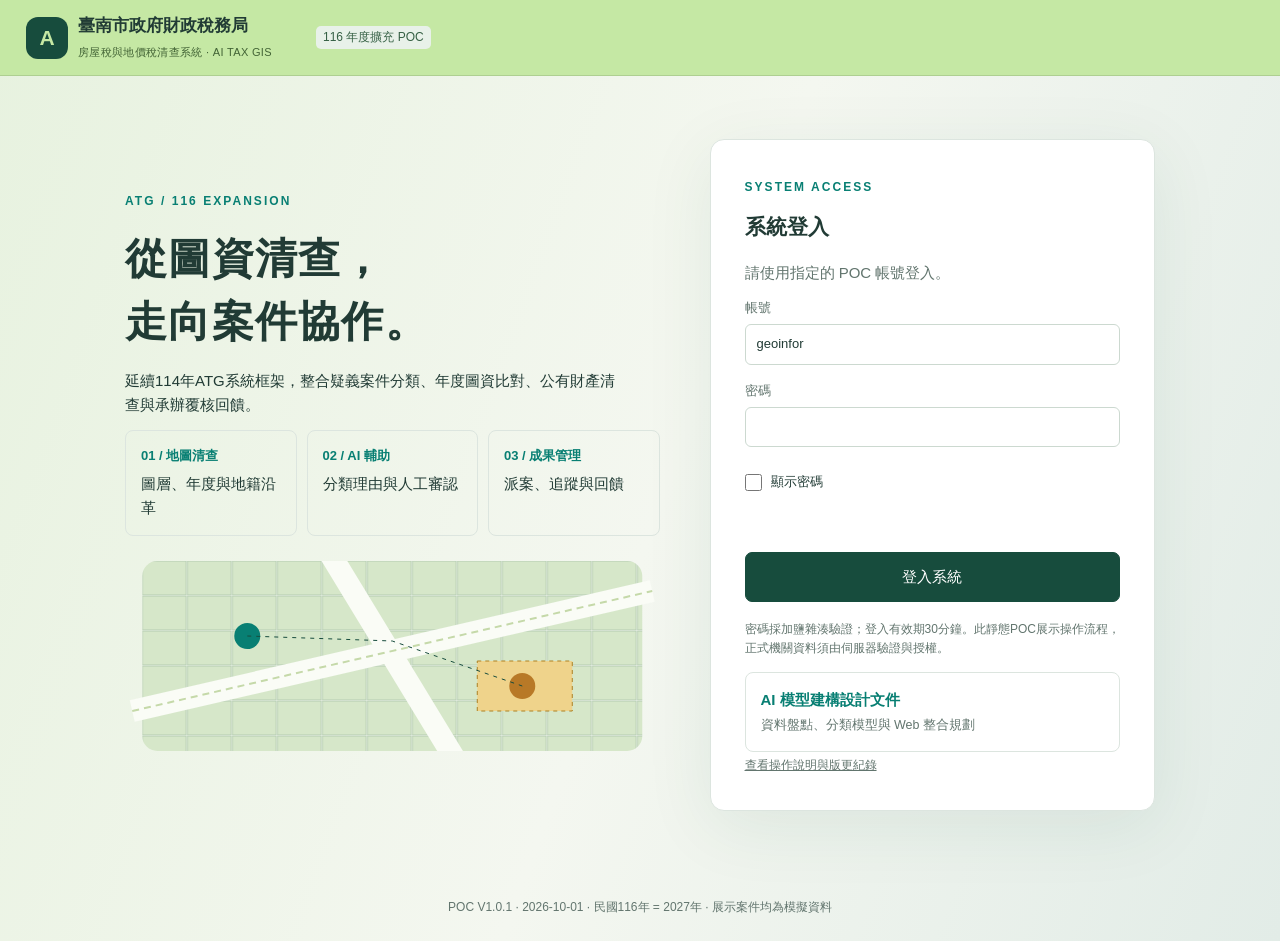
==== index.html @ 0a3c7b0c "Publish source-free ATG 116 public POC v1.0.1" ====
<!doctype html><html lang="zh-Hant"><head><meta charset="utf-8"><meta name="viewport" content="width=device-width,initial-scale=1"><meta name="referrer" content="no-referrer"><title>116 ATG 系統登入 · V1.0.1</title><link rel="stylesheet" href="styles.css"><script src="auth.js" defer></script><script src="login.js" defer></script></head><body class="loginbody"><header class="topbar"><div class="brand"><div class="brandmark">A</div><div><strong>臺南市政府財政稅務局</strong><small>房屋稅與地價稅清查系統 · AI TAX GIS</small></div></div><span class="badge">116 年度擴充 POC</span></header><main class="loginlayout"><section class="loginintro"><div class="eyebrow">ATG / 116 EXPANSION</div><h1>從圖資清查，<br>走向案件協作。</h1><p>延續114年ATG系統框架，整合疑義案件分類、年度圖資比對、公有財產清查與承辦覆核回饋。</p><div class="steps"><div class="step"><b>01 / 地圖清查</b>圖層、年度與地籍沿革</div><div class="step"><b>02 / AI 輔助</b>分類理由與人工審認</div><div class="step"><b>03 / 成果管理</b>派案、追蹤與回饋</div></div><svg class="loginart" viewBox="0 0 500 190" aria-label="清查圖資示意"><defs><pattern id="grid" width="45" height="35" patternUnits="userSpaceOnUse"><rect width="44" height="34" fill="#d6e7c9" stroke="#b4ccb1"/></pattern></defs><rect width="500" height="190" rx="15" fill="url(#grid)"/><path d="M-10 150L510 30M180-20L320 210" stroke="#fafcf6" stroke-width="22"/><path d="M-10 150L510 30" stroke="#c5d9a9" stroke-width="2" stroke-dasharray="7 5"/><rect x="335" y="100" width="95" height="50" fill="#efd38b" stroke="#ad8023" stroke-dasharray="4"/><circle cx="105" cy="75" r="13" fill="#087f73"/><circle cx="380" cy="125" r="13" fill="#b87927"/><path d="M105 75L250 80L380 125" stroke="#174c3d" fill="none" stroke-dasharray="4 5"/></svg></section><section class="loginpanel"><span class="eyebrow">SYSTEM ACCESS</span><h2 style="margin-top:12px">系統登入</h2><p class="muted">請使用指定的 POC 帳號登入。</p><form id="loginForm"><label>帳號<input id="username" name="username" autocomplete="username" value="geoinfor" required></label><label>密碼<input id="password" name="password" type="password" autocomplete="current-password" required maxlength="128"></label><label class="layercheck"><input id="showPassword" type="checkbox">顯示密碼</label><div id="loginError" class="error" role="alert" aria-live="polite"></div><button class="primary" type="submit" id="loginBtn">登入系統</button></form><p class="help" style="margin-top:18px">密碼採加鹽雜湊驗證；登入有效期30分鐘。此靜態POC展示操作流程，正式機關資料須由伺服器驗證與授權。</p><a class="doclink" href="AI模型建構設計.html"><strong>AI 模型建構設計文件</strong><small>資料盤點、分類模型與 Web 整合規劃</small></a><a href="版本與交付說明.html" class="help">查看操作說明與版更紀錄</a></section></main><footer class="loginfooter">POC V1.0.1 · 2026-10-01 · 民國116年 = 2027年 · 展示案件均為模擬資料</footer></body></html>
---- styles.css ----
/* ATG 116 POC V1.0.1 | 2026-10-01 | See CHANGELOG.md */

:root{--green:#174c3d;--accent:#c5e8a4;--teal:#087f73;--bg:#f2f5f2;--ink:#213b35;--muted:#62756e;--line:#dce5df;--amber:#a46612;--red:#b24732;--shadow:0 8px 28px #173c2910}*{box-sizing:border-box}body{margin:0;font:15px/1.6 "Segoe UI","Microsoft JhengHei",sans-serif;color:var(--ink);background:var(--bg)}button,input,select,textarea{font:inherit}button,a,input,select,textarea{outline-offset:4px}button{cursor:pointer;border:1px solid var(--line);background:white;color:var(--ink);border-radius:7px;padding:8px 13px}button:hover{border-color:var(--teal);background:#edf6f0}button:disabled{opacity:.55;cursor:wait}.primary{background:var(--green);color:white;border-color:var(--green)}.primary:hover{background:#28684f;color:white}a{color:var(--teal)}h1,h2,h3,p{margin-top:0}h1{font-size:29px;line-height:1.4;letter-spacing:.03em}h2{font-size:21px}h3{font-size:16px;margin-bottom:9px}p{margin-bottom:13px}.muted,small{color:var(--muted)}.eyebrow{font-size:12px;letter-spacing:.17em;text-transform:uppercase;color:var(--teal);font-weight:700}.badge{display:inline-block;font-size:12px;border-radius:5px;padding:2px 7px;background:#e8f1e9;color:#356044;white-space:normal}.badge.amber{background:#fff2d8;color:#835417}.badge.red{background:#fdebe4;color:var(--red)}.badge.blue{background:#e8eff8;color:#32598a}.topbar{background:var(--accent);min-height:70px;padding:12px 26px;display:flex;align-items:center;gap:20px;border-bottom:1px solid #aecf91}.brand{display:flex;align-items:center;gap:10px;min-width:270px}.brandmark{display:grid;place-items:center;width:42px;height:42px;background:var(--green);border-radius:12px;color:var(--accent);font-weight:800;font-size:21px}.brand strong{display:block;font-size:17px}.brand small{font-size:11px;color:#426335;letter-spacing:.03em}.toplinks{display:flex;gap:5px;flex-wrap:wrap}.toplinks button{background:transparent;border:0}.toplinks .active{background:var(--green);color:white}.account{margin-left:auto;display:flex;align-items:center;gap:10px;font-size:13px}.shell{display:grid;grid-template-columns:210px minmax(0,1fr);min-height:calc(100vh - 70px)}.sidebar{background:#fff;border-right:1px solid var(--line);padding:23px 16px}.sidebar .eyebrow{margin:15px 11px 8px}.sidebar button{display:block;text-align:left;width:100%;border:none;margin-bottom:5px;padding:11px 14px}.sidebar .active{background:#e4f0e1;color:var(--green);font-weight:700;border-left:3px solid var(--teal)}.sidebar footer{font-size:12px;margin:30px 12px;color:var(--muted)}main{padding:27px 30px;min-width:0}.pagehead{display:flex;align-items:center;gap:18px;justify-content:space-between;margin-bottom:23px}.pagehead h1{margin-bottom:4px}.actions{display:flex;gap:8px;flex-wrap:wrap}.notice{border-left:3px solid var(--teal);background:#e7f2ec;padding:10px 16px;margin-bottom:20px;font-size:13px}.notice.warning{background:#fff5e2;border-color:#d79b35}.cards{display:grid;grid-template-columns:repeat(4,minmax(0,1fr));gap:15px;margin-bottom:22px}.card,.panel{background:white;border:1px solid var(--line);border-radius:10px;box-shadow:var(--shadow)}.card{padding:19px 20px}.card strong{display:block;font-size:31px;line-height:1.3;margin:7px 0}.card .unit{font-size:13px;font-weight:400}.panel{padding:21px;min-width:0;margin-bottom:18px}.panelhead{display:flex;justify-content:space-between;align-items:center;margin-bottom:15px;gap:15px}.panelhead h2{margin:0}.grid2{display:grid;grid-template-columns:minmax(0,1.5fr) minmax(0,1fr);gap:18px}.gridEqual{display:grid;grid-template-columns:1fr 1fr;gap:18px}.filters{display:flex;flex-wrap:wrap;gap:12px;align-items:end;margin-bottom:18px}label{display:block;font-size:13px;color:var(--muted)}label input,label select,label textarea{display:block;margin-top:5px;width:100%}input,select,textarea{border:1px solid #ccd9d0;border-radius:6px;padding:9px 11px;background:white;color:var(--ink);min-width:0}textarea{resize:vertical;min-height:90px}.filters input[type=search]{min-width:240px}.filters input[type=range]{padding:0;width:145px}.tablewrap{overflow:auto}table{width:100%;border-collapse:collapse;font-size:13px}th{background:#f1f5ef;text-align:left;color:#4f6559;font-weight:600}th,td{padding:11px 10px;border-bottom:1px solid var(--line);vertical-align:top}tbody tr:hover{background:#f8fbf6}td button{padding:4px 9px;font-size:12px}.num{text-align:right;font-variant-numeric:tabular-nums}.progress{height:9px;background:#e6ede7;border-radius:10px;overflow:hidden}.progress span{display:block;height:100%;background:var(--teal);border-radius:10px}.row{display:flex;justify-content:space-between;gap:18px;margin-bottom:9px}.steps{display:flex;gap:10px;flex-wrap:wrap}.step{flex:1;min-width:150px;border:1px solid var(--line);border-radius:8px;padding:15px}.step b{display:block;font-size:13px;color:var(--teal);margin-bottom:5px}.mapgrid{display:grid;grid-template-columns:240px minmax(0,1fr) 295px;gap:15px;align-items:start}.mapgrid .panel{padding:15px}.maparea{height:540px;position:relative;overflow:hidden;background:#edf0df;border:1px solid #cddcce;border-radius:10px}.maparea svg{width:100%;height:100%}.maplabel{position:absolute;top:14px;left:15px;background:#ffffffec;border-radius:6px;padding:7px 11px;font-size:12px;pointer-events:none}.maplegend{position:absolute;bottom:15px;left:15px;background:#ffffffed;padding:10px 13px;font-size:11px;border-radius:6px;pointer-events:none}.maptools{position:absolute;right:14px;top:15px;display:grid;gap:7px}.maptools button{width:36px;padding:4px}.mapcase{cursor:pointer;transition:opacity .2s}.mapcase:hover circle{stroke:white;stroke-width:4}.mapcase.selected circle{stroke:#1e4638;stroke-width:5}.layercheck{display:flex;gap:9px;align-items:center;padding:9px 0;color:var(--ink)}.layercheck input{width:17px;height:17px;margin:0}.mapfooter{font-size:11px;padding:7px 12px;background:#e2e9df}.reason{padding:10px 12px;background:#f2f6ef;border-radius:7px;margin-bottom:9px;font-size:13px}.reason small{display:block}.detailgrid{display:grid;grid-template-columns:1fr 1fr;gap:11px;margin-bottom:17px}.detailgrid small{display:block}.timeline{border-left:2px solid #cfdfd0;padding-left:14px;margin:15px 0}.timeline p{font-size:12px}.chat{padding:14px;border-radius:9px;background:#edf5ec;margin-bottom:15px}.metricrows .row{font-size:13px}.metricrows .progress{margin-bottom:18px}.doclink{display:block;padding:15px;border:1px solid var(--line);border-radius:8px;margin-top:12px;text-decoration:none}.doclink strong{display:block}.doclink:hover{background:#f0f8ee}.empty{padding:35px;text-align:center;color:var(--muted)}dialog{border:0;border-radius:12px;max-width:740px;width:calc(100% - 32px);max-height:92vh;box-shadow:0 24px 90px #102f3540;padding:25px;color:var(--ink)}dialog::backdrop{background:#153e3280}dialog .close{float:right}.toast{position:fixed;bottom:25px;left:50%;transform:translateX(-50%);background:var(--green);color:white;padding:12px 22px;border-radius:8px;z-index:20;max-width:90%;box-shadow:var(--shadow)}.hidden,[hidden]{display:none!important}.loginbody{min-height:100vh;background:linear-gradient(110deg,#e7f2df 0%,#f4f7f0 52%,#e2ece7 100%)}.loginlayout{display:grid;grid-template-columns:1.2fr 1fr;gap:50px;max-width:1100px;margin:7vh auto;padding:0 35px;align-items:center}.loginintro h1{font-size:42px;line-height:1.5;margin:16px 0}.loginintro p{max-width:490px}.loginpanel{padding:34px;background:#fff;border:1px solid var(--line);border-radius:14px;box-shadow:0 15px 70px #1d533b15}.loginpanel label{margin-bottom:16px}.loginpanel button[type=submit]{width:100%;padding:12px;margin-top:9px}.loginpanel .error{color:var(--red);min-height:25px;font-size:13px}.loginart{width:100%;height:190px;margin-top:25px}.loginfooter{text-align:center;font-size:12px;color:var(--muted);padding:24px}.doc{max-width:1180px;margin:auto;padding:35px 28px}.doccover{padding:35px;border-bottom:5px solid var(--green);background:#e6f1df;border-radius:10px;margin-bottom:25px}.doccover h1{font-size:34px;max-width:850px}.doclayout{display:grid;grid-template-columns:210px minmax(0,1fr);gap:24px}.doclayout>article{min-width:0}.docsection td{overflow-wrap:anywhere}.docsection .tablewrap{max-width:100%}.doclayout>article{min-width:0}.docsection td{overflow-wrap:anywhere}.docsection .tablewrap{max-width:100%}.docnav{position:sticky;top:20px;align-self:start;background:white;padding:17px;border:1px solid var(--line);border-radius:8px}.docnav a{display:block;text-decoration:none;font-size:13px;padding:5px}.docsection{scroll-margin-top:20px}.docsection .panel{padding:25px}.docsection li{margin-bottom:7px}.docsection pre{white-space:pre-wrap;overflow-wrap:anywhere;background:#19392f;color:#e5f3e6;border-radius:8px;padding:19px;font:12px/1.7 Consolas,monospace}.flow{display:flex;gap:9px;flex-wrap:wrap}.flow span{flex:1;min-width:115px;background:#edf3e8;padding:12px;border-radius:6px;font-size:13px;border-top:3px solid var(--teal)}.docsection h2{color:var(--green);border-bottom:1px solid var(--line);padding-bottom:10px}.sourcefield{font-size:12px;overflow-wrap:anywhere}.checklist{display:grid;grid-template-columns:1fr 1fr;gap:12px}.checklist div{background:#f4f7f0;border-radius:6px;padding:12px}.code{font-family:Consolas,monospace;font-size:12px}.versionlabel{font-family:Consolas,monospace;font-size:12px}.help{font-size:12px;color:var(--muted)}
@media(min-width:1600px){main{padding:35px 40px}.maparea{height:650px}}@media(max-width:1200px){.mapgrid{grid-template-columns:215px minmax(0,1fr)}.mapdetail{grid-column:1/-1}.mapdetail .detailgrid{grid-template-columns:repeat(4,1fr)}.toplinks{display:none}.grid2{grid-template-columns:1fr}.cards{gap:10px}.card{padding:15px}.card strong{font-size:27px}}@media(max-width:800px){.shell{grid-template-columns:1fr}.sidebar{display:flex;overflow:auto;padding:10px;gap:5px;border-bottom:1px solid var(--line)}.sidebar .eyebrow,.sidebar footer{display:none}.sidebar button{width:auto;white-space:nowrap;padding:8px 12px;margin:0}.topbar{padding:12px 15px;flex-wrap:wrap;gap:8px}.brand{min-width:0}.brand strong{font-size:14px}.brand small{font-size:10px}.account{margin-left:0}.account .username{display:none}main{padding:19px 15px}.pagehead{align-items:start;flex-direction:column;gap:10px}h1{font-size:24px}.cards{grid-template-columns:1fr 1fr}.gridEqual,.mapgrid,.loginlayout,.doclayout{grid-template-columns:minmax(0,1fr)}.maparea{height:390px}.mapgrid .layers{display:grid;grid-template-columns:1fr 1fr;gap:3px 10px}.mapgrid .layers h3,.mapgrid .layers .help{grid-column:1/-1}.mapdetail .detailgrid{grid-template-columns:1fr 1fr}.loginlayout{gap:24px;margin:30px auto;padding:0 20px}.loginintro h1{font-size:30px}.loginart{display:none}.loginpanel{padding:24px}.doc{padding:20px 12px}.doccover{padding:24px}.doccover h1{font-size:26px}.docnav{position:static}.docnav a{display:inline-block}.docsection .panel{padding:17px}.checklist{grid-template-columns:1fr}.filters>*{max-width:100%}.filters input[type=search]{min-width:0;width:100%}.panel{padding:16px}.docsection table{min-width:550px}table .nowrap{white-space:nowrap}}@media print{body{background:white;font-size:11pt}.topbar,.sidebar,.docnav,.actions,.no-print{display:none!important}.doc,.docsection .panel{padding:0}.doclayout{display:block}.doccover{background:white;page-break-after:always;border-radius:0}.docsection .panel{box-shadow:none;border:0;margin-bottom:25px}.docsection h2{break-after:avoid}.docsection tr,.flow,.notice{break-inside:avoid}.docsection table{font-size:9pt;min-width:0}.tablewrap{overflow:visible}.docsection pre{background:#f3f3f3;color:#111;font-size:9pt}.shell{display:block}main{padding:0}a{color:inherit;text-decoration:none}@page{size:A4;margin:18mm 15mm}}
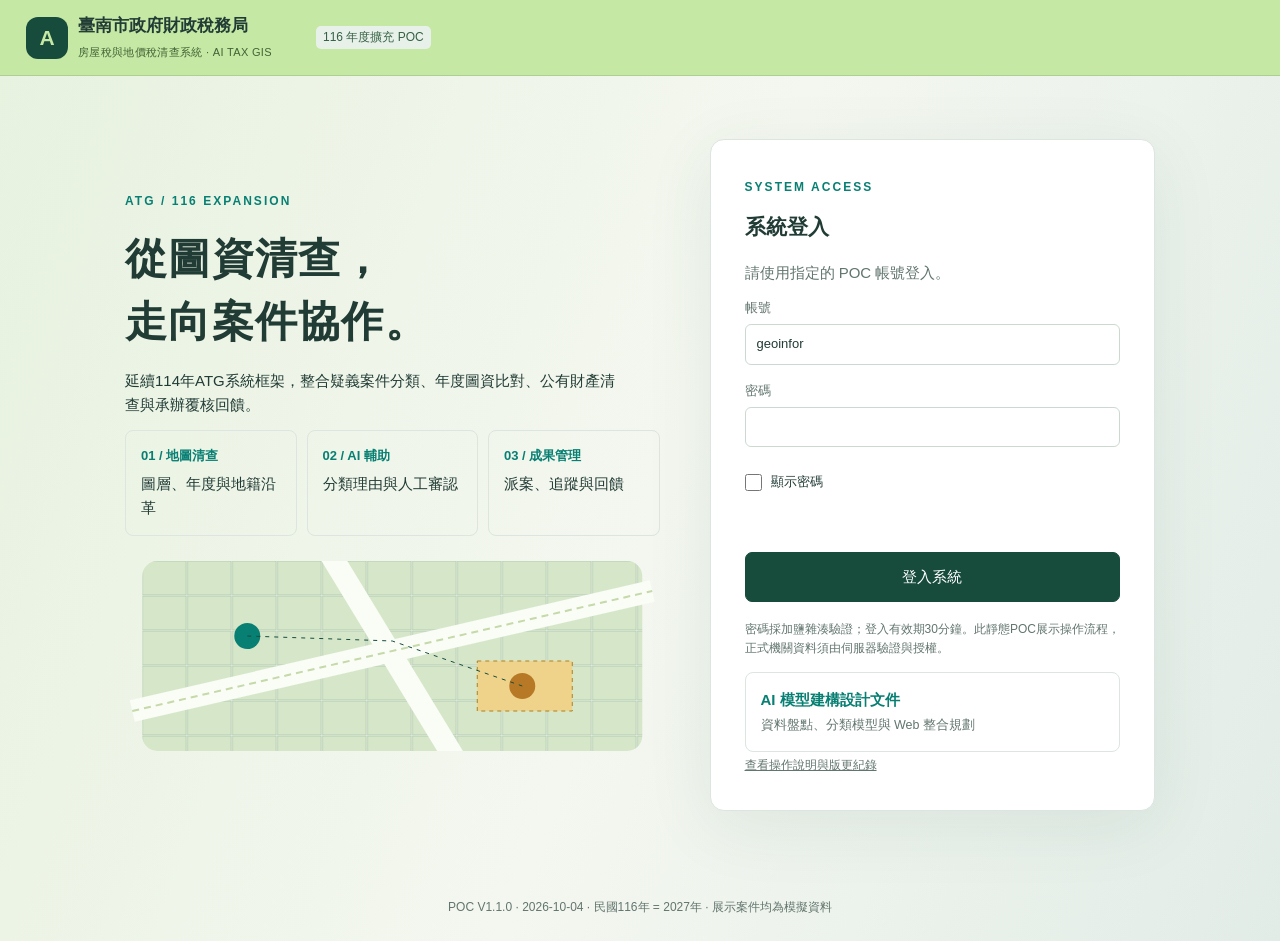
==== commit eff36149: "Update ATG 116 POC to v1.1.0 aligned with design v1.3" ====
--- a/index.html
+++ b/index.html
@@ -1 +1 @@
-<!doctype html><html lang="zh-Hant"><head><meta charset="utf-8"><meta name="viewport" content="width=device-width,initial-scale=1"><meta name="referrer" content="no-referrer"><title>116 ATG 系統登入 · V1.0.1</title><link rel="stylesheet" href="styles.css"><script src="auth.js" defer></script><script src="login.js" defer></script></head><body class="loginbody"><header class="topbar"><div class="brand"><div class="brandmark">A</div><div><strong>臺南市政府財政稅務局</strong><small>房屋稅與地價稅清查系統 · AI TAX GIS</small></div></div><span class="badge">116 年度擴充 POC</span></header><main class="loginlayout"><section class="loginintro"><div class="eyebrow">ATG / 116 EXPANSION</div><h1>從圖資清查，<br>走向案件協作。</h1><p>延續114年ATG系統框架，整合疑義案件分類、年度圖資比對、公有財產清查與承辦覆核回饋。</p><div class="steps"><div class="step"><b>01 / 地圖清查</b>圖層、年度與地籍沿革</div><div class="step"><b>02 / AI 輔助</b>分類理由與人工審認</div><div class="step"><b>03 / 成果管理</b>派案、追蹤與回饋</div></div><svg class="loginart" viewBox="0 0 500 190" aria-label="清查圖資示意"><defs><pattern id="grid" width="45" height="35" patternUnits="userSpaceOnUse"><rect width="44" height="34" fill="#d6e7c9" stroke="#b4ccb1"/></pattern></defs><rect width="500" height="190" rx="15" fill="url(#grid)"/><path d="M-10 150L510 30M180-20L320 210" stroke="#fafcf6" stroke-width="22"/><path d="M-10 150L510 30" stroke="#c5d9a9" stroke-width="2" stroke-dasharray="7 5"/><rect x="335" y="100" width="95" height="50" fill="#efd38b" stroke="#ad8023" stroke-dasharray="4"/><circle cx="105" cy="75" r="13" fill="#087f73"/><circle cx="380" cy="125" r="13" fill="#b87927"/><path d="M105 75L250 80L380 125" stroke="#174c3d" fill="none" stroke-dasharray="4 5"/></svg></section><section class="loginpanel"><span class="eyebrow">SYSTEM ACCESS</span><h2 style="margin-top:12px">系統登入</h2><p class="muted">請使用指定的 POC 帳號登入。</p><form id="loginForm"><label>帳號<input id="username" name="username" autocomplete="username" value="geoinfor" required></label><label>密碼<input id="password" name="password" type="password" autocomplete="current-password" required maxlength="128"></label><label class="layercheck"><input id="showPassword" type="checkbox">顯示密碼</label><div id="loginError" class="error" role="alert" aria-live="polite"></div><button class="primary" type="submit" id="loginBtn">登入系統</button></form><p class="help" style="margin-top:18px">密碼採加鹽雜湊驗證；登入有效期30分鐘。此靜態POC展示操作流程，正式機關資料須由伺服器驗證與授權。</p><a class="doclink" href="AI模型建構設計.html"><strong>AI 模型建構設計文件</strong><small>資料盤點、分類模型與 Web 整合規劃</small></a><a href="版本與交付說明.html" class="help">查看操作說明與版更紀錄</a></section></main><footer class="loginfooter">POC V1.0.1 · 2026-10-01 · 民國116年 = 2027年 · 展示案件均為模擬資料</footer></body></html>+<!doctype html><html lang="zh-Hant"><head><meta charset="utf-8"><meta name="viewport" content="width=device-width,initial-scale=1"><meta name="referrer" content="no-referrer"><title>116 ATG 系統登入 · V1.1.0</title><link rel="stylesheet" href="styles.css"><script src="auth.js" defer></script><script src="login.js" defer></script></head><body class="loginbody"><header class="topbar"><div class="brand"><div class="brandmark">A</div><div><strong>臺南市政府財政稅務局</strong><small>房屋稅與地價稅清查系統 · AI TAX GIS</small></div></div><span class="badge">116 年度擴充 POC</span></header><main class="loginlayout"><section class="loginintro"><div class="eyebrow">ATG / 116 EXPANSION</div><h1>從圖資清查，<br>走向案件協作。</h1><p>延續114年ATG系統框架，整合疑義案件分類、年度圖資比對、公有財產清查與承辦覆核回饋。</p><div class="steps"><div class="step"><b>01 / 地圖清查</b>圖層、年度與地籍沿革</div><div class="step"><b>02 / AI 輔助</b>分類理由與人工審認</div><div class="step"><b>03 / 成果管理</b>派案、追蹤與回饋</div></div><svg class="loginart" viewBox="0 0 500 190" aria-label="清查圖資示意"><defs><pattern id="grid" width="45" height="35" patternUnits="userSpaceOnUse"><rect width="44" height="34" fill="#d6e7c9" stroke="#b4ccb1"/></pattern></defs><rect width="500" height="190" rx="15" fill="url(#grid)"/><path d="M-10 150L510 30M180-20L320 210" stroke="#fafcf6" stroke-width="22"/><path d="M-10 150L510 30" stroke="#c5d9a9" stroke-width="2" stroke-dasharray="7 5"/><rect x="335" y="100" width="95" height="50" fill="#efd38b" stroke="#ad8023" stroke-dasharray="4"/><circle cx="105" cy="75" r="13" fill="#087f73"/><circle cx="380" cy="125" r="13" fill="#b87927"/><path d="M105 75L250 80L380 125" stroke="#174c3d" fill="none" stroke-dasharray="4 5"/></svg></section><section class="loginpanel"><span class="eyebrow">SYSTEM ACCESS</span><h2 style="margin-top:12px">系統登入</h2><p class="muted">請使用指定的 POC 帳號登入。</p><form id="loginForm"><label>帳號<input id="username" name="username" autocomplete="username" value="geoinfor" required></label><label>密碼<input id="password" name="password" type="password" autocomplete="current-password" required maxlength="128"></label><label class="layercheck"><input id="showPassword" type="checkbox">顯示密碼</label><div id="loginError" class="error" role="alert" aria-live="polite"></div><button class="primary" type="submit" id="loginBtn">登入系統</button></form><p class="help" style="margin-top:18px">密碼採加鹽雜湊驗證；登入有效期30分鐘。此靜態POC展示操作流程，正式機關資料須由伺服器驗證與授權。</p><a class="doclink" href="AI模型建構設計.html"><strong>AI 模型建構設計文件</strong><small>資料盤點、分類模型與 Web 整合規劃</small></a><a href="版本與交付說明.html" class="help">查看操作說明與版更紀錄</a></section></main><footer class="loginfooter">POC V1.1.0 · 2026-10-04 · 民國116年 = 2027年 · 展示案件均為模擬資料</footer></body></html>
--- a/styles.css
+++ b/styles.css
@@ -1,4 +1,6 @@
-/* ATG 116 POC V1.0.1 | 2026-10-01 | See CHANGELOG.md */
-
-:root{--green:#174c3d;--accent:#c5e8a4;--teal:#087f73;--bg:#f2f5f2;--ink:#213b35;--muted:#62756e;--line:#dce5df;--amber:#a46612;--red:#b24732;--shadow:0 8px 28px #173c2910}*{box-sizing:border-box}body{margin:0;font:15px/1.6 "Segoe UI","Microsoft JhengHei",sans-serif;color:var(--ink);background:var(--bg)}button,input,select,textarea{font:inherit}button,a,input,select,textarea{outline-offset:4px}button{cursor:pointer;border:1px solid var(--line);background:white;color:var(--ink);border-radius:7px;padding:8px 13px}button:hover{border-color:var(--teal);background:#edf6f0}button:disabled{opacity:.55;cursor:wait}.primary{background:var(--green);color:white;border-color:var(--green)}.primary:hover{background:#28684f;color:white}a{color:var(--teal)}h1,h2,h3,p{margin-top:0}h1{font-size:29px;line-height:1.4;letter-spacing:.03em}h2{font-size:21px}h3{font-size:16px;margin-bottom:9px}p{margin-bottom:13px}.muted,small{color:var(--muted)}.eyebrow{font-size:12px;letter-spacing:.17em;text-transform:uppercase;color:var(--teal);font-weight:700}.badge{display:inline-block;font-size:12px;border-radius:5px;padding:2px 7px;background:#e8f1e9;color:#356044;white-space:normal}.badge.amber{background:#fff2d8;color:#835417}.badge.red{background:#fdebe4;color:var(--red)}.badge.blue{background:#e8eff8;color:#32598a}.topbar{background:var(--accent);min-height:70px;padding:12px 26px;display:flex;align-items:center;gap:20px;border-bottom:1px solid #aecf91}.brand{display:flex;align-items:center;gap:10px;min-width:270px}.brandmark{display:grid;place-items:center;width:42px;height:42px;background:var(--green);border-radius:12px;color:var(--accent);font-weight:800;font-size:21px}.brand strong{display:block;font-size:17px}.brand small{font-size:11px;color:#426335;letter-spacing:.03em}.toplinks{display:flex;gap:5px;flex-wrap:wrap}.toplinks button{background:transparent;border:0}.toplinks .active{background:var(--green);color:white}.account{margin-left:auto;display:flex;align-items:center;gap:10px;font-size:13px}.shell{display:grid;grid-template-columns:210px minmax(0,1fr);min-height:calc(100vh - 70px)}.sidebar{background:#fff;border-right:1px solid var(--line);padding:23px 16px}.sidebar .eyebrow{margin:15px 11px 8px}.sidebar button{display:block;text-align:left;width:100%;border:none;margin-bottom:5px;padding:11px 14px}.sidebar .active{background:#e4f0e1;color:var(--green);font-weight:700;border-left:3px solid var(--teal)}.sidebar footer{font-size:12px;margin:30px 12px;color:var(--muted)}main{padding:27px 30px;min-width:0}.pagehead{display:flex;align-items:center;gap:18px;justify-content:space-between;margin-bottom:23px}.pagehead h1{margin-bottom:4px}.actions{display:flex;gap:8px;flex-wrap:wrap}.notice{border-left:3px solid var(--teal);background:#e7f2ec;padding:10px 16px;margin-bottom:20px;font-size:13px}.notice.warning{background:#fff5e2;border-color:#d79b35}.cards{display:grid;grid-template-columns:repeat(4,minmax(0,1fr));gap:15px;margin-bottom:22px}.card,.panel{background:white;border:1px solid var(--line);border-radius:10px;box-shadow:var(--shadow)}.card{padding:19px 20px}.card strong{display:block;font-size:31px;line-height:1.3;margin:7px 0}.card .unit{font-size:13px;font-weight:400}.panel{padding:21px;min-width:0;margin-bottom:18px}.panelhead{display:flex;justify-content:space-between;align-items:center;margin-bottom:15px;gap:15px}.panelhead h2{margin:0}.grid2{display:grid;grid-template-columns:minmax(0,1.5fr) minmax(0,1fr);gap:18px}.gridEqual{display:grid;grid-template-columns:1fr 1fr;gap:18px}.filters{display:flex;flex-wrap:wrap;gap:12px;align-items:end;margin-bottom:18px}label{display:block;font-size:13px;color:var(--muted)}label input,label select,label textarea{display:block;margin-top:5px;width:100%}input,select,textarea{border:1px solid #ccd9d0;border-radius:6px;padding:9px 11px;background:white;color:var(--ink);min-width:0}textarea{resize:vertical;min-height:90px}.filters input[type=search]{min-width:240px}.filters input[type=range]{padding:0;width:145px}.tablewrap{overflow:auto}table{width:100%;border-collapse:collapse;font-size:13px}th{background:#f1f5ef;text-align:left;color:#4f6559;font-weight:600}th,td{padding:11px 10px;border-bottom:1px solid var(--line);vertical-align:top}tbody tr:hover{background:#f8fbf6}td button{padding:4px 9px;font-size:12px}.num{text-align:right;font-variant-numeric:tabular-nums}.progress{height:9px;background:#e6ede7;border-radius:10px;overflow:hidden}.progress span{display:block;height:100%;background:var(--teal);border-radius:10px}.row{display:flex;justify-content:space-between;gap:18px;margin-bottom:9px}.steps{display:flex;gap:10px;flex-wrap:wrap}.step{flex:1;min-width:150px;border:1px solid var(--line);border-radius:8px;padding:15px}.step b{display:block;font-size:13px;color:var(--teal);margin-bottom:5px}.mapgrid{display:grid;grid-template-columns:240px minmax(0,1fr) 295px;gap:15px;align-items:start}.mapgrid .panel{padding:15px}.maparea{height:540px;position:relative;overflow:hidden;background:#edf0df;border:1px solid #cddcce;border-radius:10px}.maparea svg{width:100%;height:100%}.maplabel{position:absolute;top:14px;left:15px;background:#ffffffec;border-radius:6px;padding:7px 11px;font-size:12px;pointer-events:none}.maplegend{position:absolute;bottom:15px;left:15px;background:#ffffffed;padding:10px 13px;font-size:11px;border-radius:6px;pointer-events:none}.maptools{position:absolute;right:14px;top:15px;display:grid;gap:7px}.maptools button{width:36px;padding:4px}.mapcase{cursor:pointer;transition:opacity .2s}.mapcase:hover circle{stroke:white;stroke-width:4}.mapcase.selected circle{stroke:#1e4638;stroke-width:5}.layercheck{display:flex;gap:9px;align-items:center;padding:9px 0;color:var(--ink)}.layercheck input{width:17px;height:17px;margin:0}.mapfooter{font-size:11px;padding:7px 12px;background:#e2e9df}.reason{padding:10px 12px;background:#f2f6ef;border-radius:7px;margin-bottom:9px;font-size:13px}.reason small{display:block}.detailgrid{display:grid;grid-template-columns:1fr 1fr;gap:11px;margin-bottom:17px}.detailgrid small{display:block}.timeline{border-left:2px solid #cfdfd0;padding-left:14px;margin:15px 0}.timeline p{font-size:12px}.chat{padding:14px;border-radius:9px;background:#edf5ec;margin-bottom:15px}.metricrows .row{font-size:13px}.metricrows .progress{margin-bottom:18px}.doclink{display:block;padding:15px;border:1px solid var(--line);border-radius:8px;margin-top:12px;text-decoration:none}.doclink strong{display:block}.doclink:hover{background:#f0f8ee}.empty{padding:35px;text-align:center;color:var(--muted)}dialog{border:0;border-radius:12px;max-width:740px;width:calc(100% - 32px);max-height:92vh;box-shadow:0 24px 90px #102f3540;padding:25px;color:var(--ink)}dialog::backdrop{background:#153e3280}dialog .close{float:right}.toast{position:fixed;bottom:25px;left:50%;transform:translateX(-50%);background:var(--green);color:white;padding:12px 22px;border-radius:8px;z-index:20;max-width:90%;box-shadow:var(--shadow)}.hidden,[hidden]{display:none!important}.loginbody{min-height:100vh;background:linear-gradient(110deg,#e7f2df 0%,#f4f7f0 52%,#e2ece7 100%)}.loginlayout{display:grid;grid-template-columns:1.2fr 1fr;gap:50px;max-width:1100px;margin:7vh auto;padding:0 35px;align-items:center}.loginintro h1{font-size:42px;line-height:1.5;margin:16px 0}.loginintro p{max-width:490px}.loginpanel{padding:34px;background:#fff;border:1px solid var(--line);border-radius:14px;box-shadow:0 15px 70px #1d533b15}.loginpanel label{margin-bottom:16px}.loginpanel button[type=submit]{width:100%;padding:12px;margin-top:9px}.loginpanel .error{color:var(--red);min-height:25px;font-size:13px}.loginart{width:100%;height:190px;margin-top:25px}.loginfooter{text-align:center;font-size:12px;color:var(--muted);padding:24px}.doc{max-width:1180px;margin:auto;padding:35px 28px}.doccover{padding:35px;border-bottom:5px solid var(--green);background:#e6f1df;border-radius:10px;margin-bottom:25px}.doccover h1{font-size:34px;max-width:850px}.doclayout{display:grid;grid-template-columns:210px minmax(0,1fr);gap:24px}.doclayout>article{min-width:0}.docsection td{overflow-wrap:anywhere}.docsection .tablewrap{max-width:100%}.doclayout>article{min-width:0}.docsection td{overflow-wrap:anywhere}.docsection .tablewrap{max-width:100%}.docnav{position:sticky;top:20px;align-self:start;background:white;padding:17px;border:1px solid var(--line);border-radius:8px}.docnav a{display:block;text-decoration:none;font-size:13px;padding:5px}.docsection{scroll-margin-top:20px}.docsection .panel{padding:25px}.docsection li{margin-bottom:7px}.docsection pre{white-space:pre-wrap;overflow-wrap:anywhere;background:#19392f;color:#e5f3e6;border-radius:8px;padding:19px;font:12px/1.7 Consolas,monospace}.flow{display:flex;gap:9px;flex-wrap:wrap}.flow span{flex:1;min-width:115px;background:#edf3e8;padding:12px;border-radius:6px;font-size:13px;border-top:3px solid var(--teal)}.docsection h2{color:var(--green);border-bottom:1px solid var(--line);padding-bottom:10px}.sourcefield{font-size:12px;overflow-wrap:anywhere}.checklist{display:grid;grid-template-columns:1fr 1fr;gap:12px}.checklist div{background:#f4f7f0;border-radius:6px;padding:12px}.code{font-family:Consolas,monospace;font-size:12px}.versionlabel{font-family:Consolas,monospace;font-size:12px}.help{font-size:12px;color:var(--muted)}
-@media(min-width:1600px){main{padding:35px 40px}.maparea{height:650px}}@media(max-width:1200px){.mapgrid{grid-template-columns:215px minmax(0,1fr)}.mapdetail{grid-column:1/-1}.mapdetail .detailgrid{grid-template-columns:repeat(4,1fr)}.toplinks{display:none}.grid2{grid-template-columns:1fr}.cards{gap:10px}.card{padding:15px}.card strong{font-size:27px}}@media(max-width:800px){.shell{grid-template-columns:1fr}.sidebar{display:flex;overflow:auto;padding:10px;gap:5px;border-bottom:1px solid var(--line)}.sidebar .eyebrow,.sidebar footer{display:none}.sidebar button{width:auto;white-space:nowrap;padding:8px 12px;margin:0}.topbar{padding:12px 15px;flex-wrap:wrap;gap:8px}.brand{min-width:0}.brand strong{font-size:14px}.brand small{font-size:10px}.account{margin-left:0}.account .username{display:none}main{padding:19px 15px}.pagehead{align-items:start;flex-direction:column;gap:10px}h1{font-size:24px}.cards{grid-template-columns:1fr 1fr}.gridEqual,.mapgrid,.loginlayout,.doclayout{grid-template-columns:minmax(0,1fr)}.maparea{height:390px}.mapgrid .layers{display:grid;grid-template-columns:1fr 1fr;gap:3px 10px}.mapgrid .layers h3,.mapgrid .layers .help{grid-column:1/-1}.mapdetail .detailgrid{grid-template-columns:1fr 1fr}.loginlayout{gap:24px;margin:30px auto;padding:0 20px}.loginintro h1{font-size:30px}.loginart{display:none}.loginpanel{padding:24px}.doc{padding:20px 12px}.doccover{padding:24px}.doccover h1{font-size:26px}.docnav{position:static}.docnav a{display:inline-block}.docsection .panel{padding:17px}.checklist{grid-template-columns:1fr}.filters>*{max-width:100%}.filters input[type=search]{min-width:0;width:100%}.panel{padding:16px}.docsection table{min-width:550px}table .nowrap{white-space:nowrap}}@media print{body{background:white;font-size:11pt}.topbar,.sidebar,.docnav,.actions,.no-print{display:none!important}.doc,.docsection .panel{padding:0}.doclayout{display:block}.doccover{background:white;page-break-after:always;border-radius:0}.docsection .panel{box-shadow:none;border:0;margin-bottom:25px}.docsection h2{break-after:avoid}.docsection tr,.flow,.notice{break-inside:avoid}.docsection table{font-size:9pt;min-width:0}.tablewrap{overflow:visible}.docsection pre{background:#f3f3f3;color:#111;font-size:9pt}.shell{display:block}main{padding:0}a{color:inherit;text-decoration:none}@page{size:A4;margin:18mm 15mm}}
+/* ATG 116 POC V1.1.0 | 2026-10-04 | See CHANGELOG.md */
+#workspace .tablewrap table{min-width:760px}
+
+:root{--green:#174c3d;--accent:#c5e8a4;--teal:#087f73;--bg:#f2f5f2;--ink:#213b35;--muted:#62756e;--line:#dce5df;--amber:#a46612;--red:#b24732;--shadow:0 8px 28px #173c2910}*{box-sizing:border-box}body{margin:0;font:15px/1.6 "Segoe UI","Microsoft JhengHei",sans-serif;color:var(--ink);background:var(--bg)}button,input,select,textarea{font:inherit}button,a,input,select,textarea{outline-offset:4px}button{cursor:pointer;border:1px solid var(--line);background:white;color:var(--ink);border-radius:7px;padding:8px 13px}button:hover{border-color:var(--teal);background:#edf6f0}button:disabled{opacity:.55;cursor:wait}.primary{background:var(--green);color:white;border-color:var(--green)}.primary:hover{background:#28684f;color:white}a{color:var(--teal)}h1,h2,h3,p{margin-top:0}h1{font-size:29px;line-height:1.4;letter-spacing:.03em}h2{font-size:21px}h3{font-size:16px;margin-bottom:9px}p{margin-bottom:13px}.muted,small{color:var(--muted)}.eyebrow{font-size:12px;letter-spacing:.17em;text-transform:uppercase;color:var(--teal);font-weight:700}.badge{display:inline-block;font-size:12px;border-radius:5px;padding:2px 7px;background:#e8f1e9;color:#356044;white-space:normal}.badge.amber{background:#fff2d8;color:#835417}.badge.red{background:#fdebe4;color:var(--red)}.badge.blue{background:#e8eff8;color:#32598a}.topbar{background:var(--accent);min-height:70px;padding:12px 26px;display:flex;align-items:center;gap:20px;border-bottom:1px solid #aecf91}.brand{display:flex;align-items:center;gap:10px;min-width:270px}.brandmark{display:grid;place-items:center;width:42px;height:42px;background:var(--green);border-radius:12px;color:var(--accent);font-weight:800;font-size:21px}.brand strong{display:block;font-size:17px}.brand small{font-size:11px;color:#426335;letter-spacing:.03em}.toplinks{display:flex;gap:5px;flex-wrap:wrap}.toplinks button{background:transparent;border:0}.toplinks .active{background:var(--green);color:white}.account{margin-left:auto;display:flex;align-items:center;gap:10px;font-size:13px}.shell{display:grid;grid-template-columns:210px minmax(0,1fr);min-height:calc(100vh - 70px)}.sidebar{background:#fff;border-right:1px solid var(--line);padding:23px 16px}.sidebar .eyebrow{margin:15px 11px 8px}.sidebar button{display:block;text-align:left;width:100%;border:none;margin-bottom:5px;padding:11px 14px}.sidebar .active{background:#e4f0e1;color:var(--green);font-weight:700;border-left:3px solid var(--teal)}.sidebar footer{font-size:12px;margin:30px 12px;color:var(--muted)}main{padding:27px 30px;min-width:0}.pagehead{display:flex;align-items:center;gap:18px;justify-content:space-between;margin-bottom:23px}.pagehead h1{margin-bottom:4px}.actions{display:flex;gap:8px;flex-wrap:wrap}.notice{border-left:3px solid var(--teal);background:#e7f2ec;padding:10px 16px;margin-bottom:20px;font-size:13px}.notice.warning{background:#fff5e2;border-color:#d79b35}.cards{display:grid;grid-template-columns:repeat(4,minmax(0,1fr));gap:15px;margin-bottom:22px}.card,.panel{background:white;border:1px solid var(--line);border-radius:10px;box-shadow:var(--shadow)}.card{padding:19px 20px}.card strong{display:block;font-size:31px;line-height:1.3;margin:7px 0}.card .unit{font-size:13px;font-weight:400}.panel{padding:21px;min-width:0;margin-bottom:18px}.panelhead{display:flex;justify-content:space-between;align-items:center;margin-bottom:15px;gap:15px}.panelhead h2{margin:0}.grid2{display:grid;grid-template-columns:minmax(0,1.5fr) minmax(0,1fr);gap:18px}.gridEqual{display:grid;grid-template-columns:1fr 1fr;gap:18px}.filters{display:flex;flex-wrap:wrap;gap:12px;align-items:end;margin-bottom:18px}label{display:block;font-size:13px;color:var(--muted)}label input,label select,label textarea{display:block;margin-top:5px;width:100%}input,select,textarea{border:1px solid #ccd9d0;border-radius:6px;padding:9px 11px;background:white;color:var(--ink);min-width:0}textarea{resize:vertical;min-height:90px}.filters input[type=search]{min-width:240px}.filters input[type=range]{padding:0;width:145px}.tablewrap{overflow:auto}table{width:100%;border-collapse:collapse;font-size:13px}th{background:#f1f5ef;text-align:left;color:#4f6559;font-weight:600}th,td{padding:11px 10px;border-bottom:1px solid var(--line);vertical-align:top}tbody tr:hover{background:#f8fbf6}td button{padding:4px 9px;font-size:12px}.num{text-align:right;font-variant-numeric:tabular-nums}.progress{height:9px;background:#e6ede7;border-radius:10px;overflow:hidden}.progress span{display:block;height:100%;background:var(--teal);border-radius:10px}.row{display:flex;justify-content:space-between;gap:18px;margin-bottom:9px}.steps{display:flex;gap:10px;flex-wrap:wrap}.step{flex:1;min-width:150px;border:1px solid var(--line);border-radius:8px;padding:15px}.step b{display:block;font-size:13px;color:var(--teal);margin-bottom:5px}.mapgrid{display:grid;grid-template-columns:240px minmax(0,1fr) 295px;gap:15px;align-items:start}.mapgrid .panel{padding:15px}.maparea{height:540px;position:relative;overflow:hidden;background:#edf0df;border:1px solid #cddcce;border-radius:10px}.maparea svg{width:100%;height:100%}.maplabel{position:absolute;top:14px;left:15px;background:#ffffffec;border-radius:6px;padding:7px 11px;font-size:12px;pointer-events:none}.maplegend{position:absolute;bottom:15px;left:15px;background:#ffffffed;padding:10px 13px;font-size:11px;border-radius:6px;pointer-events:none}.maptools{position:absolute;right:14px;top:15px;display:grid;gap:7px}.maptools button{width:36px;padding:4px}.mapcase{cursor:pointer;transition:opacity .2s}.mapcase:hover circle{stroke:white;stroke-width:4}.mapcase.selected circle{stroke:#1e4638;stroke-width:5}.layercheck{display:flex;gap:9px;align-items:center;padding:9px 0;color:var(--ink)}.layercheck input{width:17px;height:17px;margin:0}.mapfooter{font-size:11px;padding:7px 12px;background:#e2e9df}.reason{padding:10px 12px;background:#f2f6ef;border-radius:7px;margin-bottom:9px;font-size:13px}.reason small{display:block}.detailgrid{display:grid;grid-template-columns:1fr 1fr;gap:11px;margin-bottom:17px}.detailgrid small{display:block}.timeline{border-left:2px solid #cfdfd0;padding-left:14px;margin:15px 0}.timeline p{font-size:12px}.chat{padding:14px;border-radius:9px;background:#edf5ec;margin-bottom:15px}.metricrows .row{font-size:13px}.metricrows .progress{margin-bottom:18px}.doclink{display:block;padding:15px;border:1px solid var(--line);border-radius:8px;margin-top:12px;text-decoration:none}.doclink strong{display:block}.doclink:hover{background:#f0f8ee}.empty{padding:35px;text-align:center;color:var(--muted)}dialog{border:0;border-radius:12px;max-width:740px;width:calc(100% - 32px);max-height:92vh;box-shadow:0 24px 90px #102f3540;padding:25px;color:var(--ink)}dialog::backdrop{background:#153e3280}dialog .close{float:right}.toast{position:fixed;bottom:25px;left:50%;transform:translateX(-50%);background:var(--green);color:white;padding:12px 22px;border-radius:8px;z-index:20;max-width:90%;box-shadow:var(--shadow)}.hidden,[hidden]{display:none!important}.loginbody{min-height:100vh;background:linear-gradient(110deg,#e7f2df 0%,#f4f7f0 52%,#e2ece7 100%)}.loginlayout{display:grid;grid-template-columns:1.2fr 1fr;gap:50px;max-width:1100px;margin:7vh auto;padding:0 35px;align-items:center}.loginintro h1{font-size:42px;line-height:1.5;margin:16px 0}.loginintro p{max-width:490px}.loginpanel{padding:34px;background:#fff;border:1px solid var(--line);border-radius:14px;box-shadow:0 15px 70px #1d533b15}.loginpanel label{margin-bottom:16px}.loginpanel button[type=submit]{width:100%;padding:12px;margin-top:9px}.loginpanel .error{color:var(--red);min-height:25px;font-size:13px}.loginart{width:100%;height:190px;margin-top:25px}.loginfooter{text-align:center;font-size:12px;color:var(--muted);padding:24px}.doc{max-width:1180px;margin:auto;padding:35px 28px}.doccover{padding:35px;border-bottom:5px solid var(--green);background:#e6f1df;border-radius:10px;margin-bottom:25px}.doccover h1{font-size:34px;max-width:850px}.doclayout{display:grid;grid-template-columns:210px minmax(0,1fr);gap:24px}.doclayout>article{min-width:0}.docsection td{overflow-wrap:anywhere}.docsection .tablewrap{max-width:100%}.doclayout>article{min-width:0}.docsection td{overflow-wrap:anywhere}.docsection .tablewrap{max-width:100%}.docnav{position:sticky;top:20px;align-self:start;background:white;padding:17px;border:1px solid var(--line);border-radius:8px}.docnav a{display:block;text-decoration:none;font-size:13px;padding:5px}.docsection{scroll-margin-top:20px}.docsection .panel{padding:25px}.docsection li{margin-bottom:7px}.docsection pre{white-space:pre-wrap;overflow-wrap:anywhere;background:#19392f;color:#e5f3e6;border-radius:8px;padding:19px;font:12px/1.7 Consolas,monospace}.flow{display:flex;gap:9px;flex-wrap:wrap}.flow span{flex:1;min-width:115px;background:#edf3e8;padding:12px;border-radius:6px;font-size:13px;border-top:3px solid var(--teal)}.docsection h2{color:var(--green);border-bottom:1px solid var(--line);padding-bottom:10px}.sourcefield{font-size:12px;overflow-wrap:anywhere}.checklist{display:grid;grid-template-columns:1fr 1fr;gap:12px}.checklist div{background:#f4f7f0;border-radius:6px;padding:12px}.code{font-family:Consolas,monospace;font-size:12px}.versionlabel{font-family:Consolas,monospace;font-size:12px}.help{font-size:12px;color:var(--muted)}
+@media(min-width:1600px){main{padding:35px 40px}.maparea{height:650px}}@media(max-width:1200px){.mapgrid{grid-template-columns:215px minmax(0,1fr)}.mapdetail{grid-column:1/-1}.mapdetail .detailgrid{grid-template-columns:repeat(4,1fr)}.toplinks{display:none}.grid2{grid-template-columns:1fr}.cards{gap:10px}.card{padding:15px}.card strong{font-size:27px}}@media(max-width:800px){.shell{grid-template-columns:1fr}.sidebar{display:flex;overflow:auto;padding:10px;gap:5px;border-bottom:1px solid var(--line)}.sidebar .eyebrow,.sidebar footer{display:none}.sidebar button{width:auto;white-space:nowrap;padding:8px 12px;margin:0}.topbar{padding:12px 15px;flex-wrap:wrap;gap:8px}.brand{min-width:0}.brand strong{font-size:14px}.brand small{font-size:10px}.account{margin-left:0}.account .username{display:none}main{padding:19px 15px}.pagehead{align-items:start;flex-direction:column;gap:10px}h1{font-size:24px}.cards{grid-template-columns:1fr 1fr}.gridEqual,.mapgrid,.loginlayout,.doclayout{grid-template-columns:minmax(0,1fr)}.maparea{height:390px}.mapgrid .layers{display:grid;grid-template-columns:1fr 1fr;gap:3px 10px}.mapgrid .layers h3,.mapgrid .layers .help{grid-column:1/-1}.mapdetail .detailgrid{grid-template-columns:1fr 1fr}.loginlayout{gap:24px;margin:30px auto;padding:0 20px}.loginintro h1{font-size:30px}.loginart{display:none}.loginpanel{padding:24px}.doc{padding:20px 12px}.doccover{padding:24px}.doccover h1{font-size:26px}.docnav{position:static}.docnav a{display:inline-block}.docsection .panel{padding:17px}.checklist{grid-template-columns:1fr}.filters>*{max-width:100%}.filters input[type=search]{min-width:0;width:100%}.panel{padding:16px}.docsection table{min-width:550px}table .nowrap{white-space:nowrap}}@media print{body{background:white;font-size:11pt}.topbar,.sidebar,.docnav,.actions,.no-print{display:none!important}.doc,.docsection .panel{padding:0}.doclayout{display:block}.doccover{background:white;page-break-after:always;border-radius:0}.docsection .panel{box-shadow:none;border:0;margin-bottom:25px}.docsection h2{break-after:avoid}.docsection tr,.flow,.notice{break-inside:avoid}.docsection table{font-size:9pt;min-width:0}.tablewrap{overflow:visible}.docsection pre{background:#f3f3f3;color:#111;font-size:9pt}.shell{display:block}main{padding:0}a{color:inherit;text-decoration:none}@page{size:A4;margin:18mm 15mm}}
+.flow-banner{display:flex;justify-content:space-between;align-items:center;gap:16px;padding:16px 20px;border:1px solid #b9d5c3;border-radius:10px;background:#e5f0e6;margin-bottom:20px}.flow-banner small{display:block;font-size:12px}.flow-banner label{min-width:160px}.release-card{padding:20px;border-radius:8px;background:#edf5ee}.gate-grid{display:grid;grid-template-columns:1fr 1fr;gap:8px;margin-bottom:20px}.reconciliation{font-family:Consolas,Microsoft JhengHei,monospace;font-size:12px;background:#f2f5ef;padding:12px;border-radius:8px;overflow-wrap:anywhere}.job-panel h2{overflow-wrap:anywhere}.job-panel .actions{margin:18px 0}td input{width:185px;display:block;margin-top:6px;font-size:12px}.panel pre{white-space:pre-wrap;overflow-wrap:anywhere}.flow-banner select{width:100%}@media(max-width:800px){.flow-banner{align-items:stretch;flex-direction:column}.flow-banner label{min-width:0}.gate-grid{grid-template-columns:1fr}.job-panel .actions button{font-size:12px}.release-card h2{overflow-wrap:anywhere}.sidebar{max-width:100vw}}
